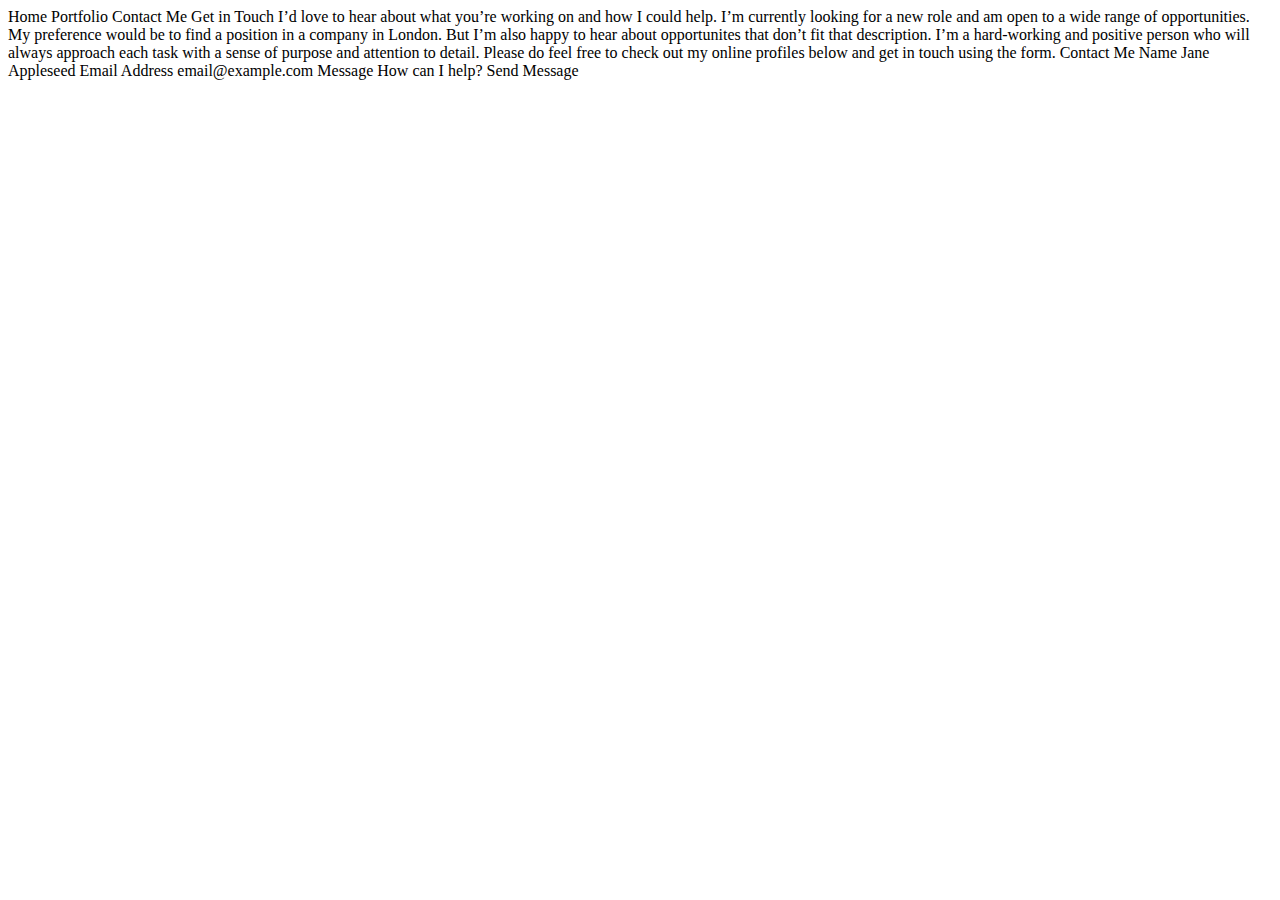
==== contact.html @ bf4becfe "Initial Commit" ====
<!DOCTYPE html>
<html lang="en">
<head>
  <meta charset="UTF-8">
  <meta name="viewport" content="width=device-width, initial-scale=1.0">

  <link rel="icon" type="image/png" sizes="32x32" href="./images/favicon-32x32.png">
  
  <title>Frontend Mentor | Contact Me</title>
</head>
<body>

  Home
  Portfolio
  Contact Me

  Get in Touch

  I’d love to hear about what you’re working on and how I could help. I’m currently 
  looking for a new role and am open to a wide range of opportunities. My preference 
  would be to find a position in a company in London. But I’m also happy to hear about 
  opportunites that don’t fit that description. I’m a hard-working and positive person 
  who will always approach each task with a sense of purpose and attention to detail. 
  Please do feel free to check out my online profiles below and get in touch using the form.

  Contact Me

  Name
  Jane Appleseed

  Email Address
  email@example.com

  Message
  How can I help?

  Send Message

</body>
</html>
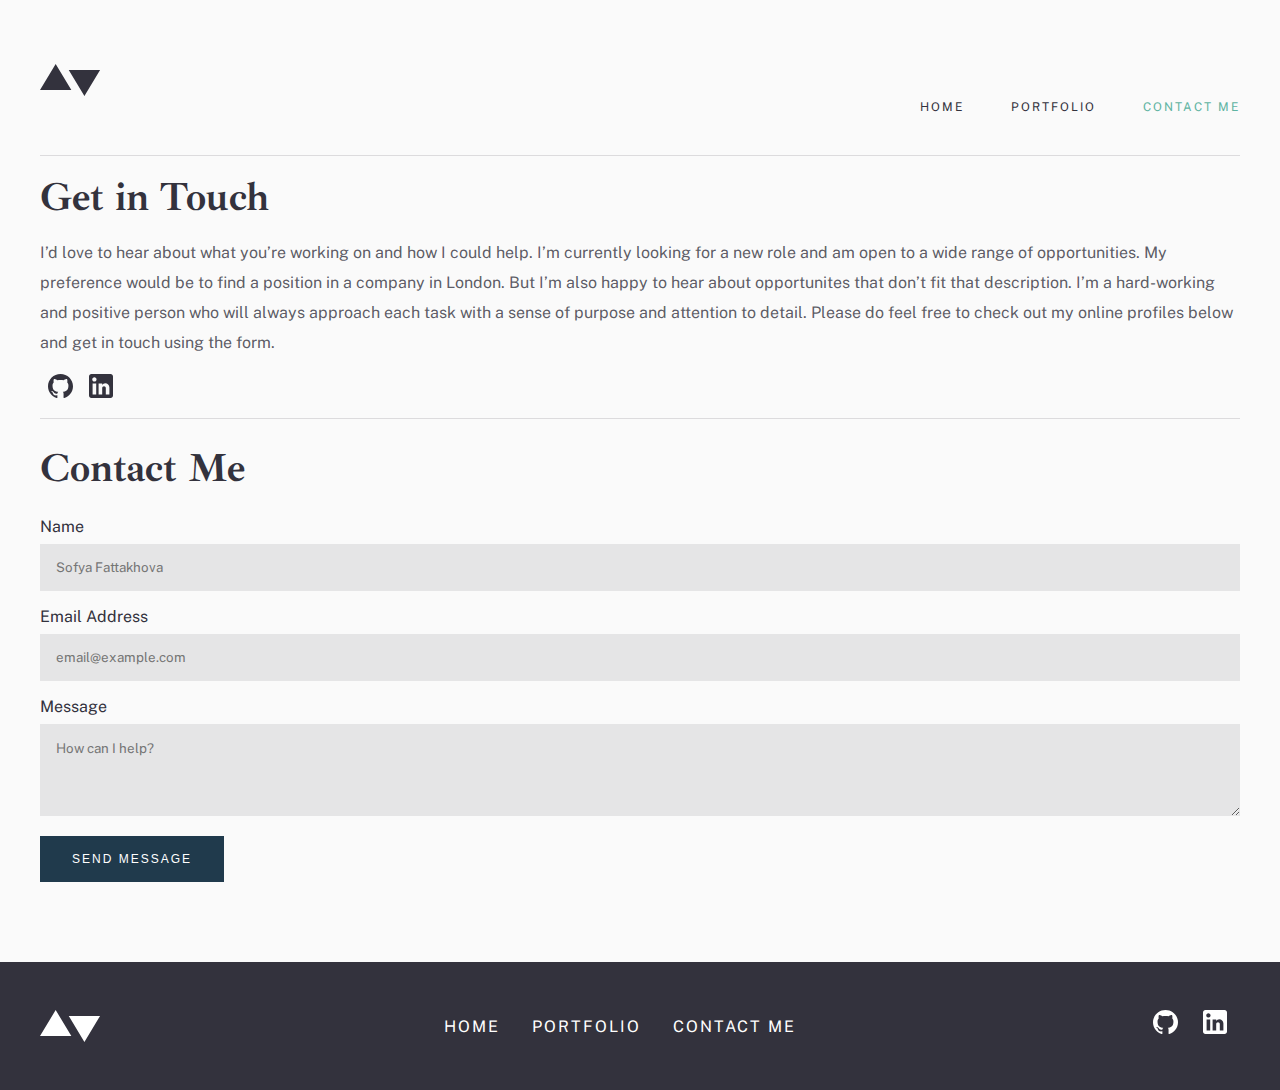
==== commit 1be7af76: "Fix Navlinks" ====
--- a/contact.html
+++ b/contact.html
@@ -1,40 +1,190 @@
 <!DOCTYPE html>
 <html lang="en">
-<head>
-  <meta charset="UTF-8">
-  <meta name="viewport" content="width=device-width, initial-scale=1.0">
+  <head>
+    <meta charset="UTF-8" />
+    <meta name="viewport" content="width=device-width, initial-scale=1.0" />
 
-  <link rel="icon" type="image/png" sizes="32x32" href="./images/favicon-32x32.png">
-  
-  <title>Frontend Mentor | Contact Me</title>
-</head>
-<body>
+    <link
+      rel="icon"
+      type="image/png"
+      sizes="32x32"
+      href="./images/favicon-32x32.png"
+    />
+    <link rel="stylesheet" href="./styles.css" />
+    <script src="./script.js" defer></script>
 
-  Home
-  Portfolio
-  Contact Me
+    <title>Vadim F. Web Developer</title>
+  </head>
+  <body>
+    <header class="navbar">
+      <div class="container">
+        <svg
+          width="61"
+          height="32"
+          viewBox="0 0 61 32"
+          fill="none"
+          xmlns="http://www.w3.org/2000/svg"
+        >
+          <path
+            fill-rule="evenodd"
+            clip-rule="evenodd"
+            d="M31.3469 26.1224L15.6735 0L0 26.1224H31.3469ZM60.0816 5.87755L44.4082 32L28.7347 5.87755H60.0816Z"
+            fill="#33323d"
+          />
+        </svg>
 
-  Get in Touch
+        <img
+          id="mobile-cta"
+          class="mobile-menu"
+          src="images/icons/hamburger.svg"
+          alt="Open Navigation"
+        />
 
-  I’d love to hear about what you’re working on and how I could help. I’m currently 
-  looking for a new role and am open to a wide range of opportunities. My preference 
-  would be to find a position in a company in London. But I’m also happy to hear about 
-  opportunites that don’t fit that description. I’m a hard-working and positive person 
-  who will always approach each task with a sense of purpose and attention to detail. 
-  Please do feel free to check out my online profiles below and get in touch using the form.
+        <nav id="nav" aria-label="primary-navigation">
+          <div class="mobile-menu-exit">
+            <img
+              src="/images/icons/close.svg"
+              id="mobile-exit"
+              alt="Close Navigation"
+            />
+          </div>
+          <ul class="nav-links">
+            <li><a href="./index.html">Home</a></li>
+            <li><a href="">Portfolio</a></li>
+            <li>
+              <a class="active" href="#">Contact Me</a>
+            </li>
+          </ul>
+        </nav>
+      </div>
+    </header>
+    <main class="main-contact-me">
+      <div class="container">
+        <article>
+          <h1>Get in Touch</h1>
+          <p>
+            I’d love to hear about what you’re working on and how I could help.
+            I’m currently looking for a new role and am open to a wide range of
+            opportunities. My preference would be to find a position in a
+            company in London. But I’m also happy to hear about opportunites
+            that don’t fit that description. I’m a hard-working and positive
+            person who will always approach each task with a sense of purpose
+            and attention to detail. Please do feel free to check out my online
+            profiles below and get in touch using the form.
+          </p>
+        </article>
+        <aside>
+          <ul class="social-links justify-content-start">
+            <li>
+              <a href="">
+                <img src="./images/icons/github.svg" alt="" />
+              </a>
+            </li>
+            <li>
+              <a href="">
+                <img src="./images/icons/linkedin.svg" alt="" />
+              </a>
+            </li>
+          </ul>
+        </aside>
+      </div>
+    </main>
+    <section class="contact-form">
+      <div class="container">
+        <h2>Contact Me</h2>
+        <form action="submit">
+          <div class="form-item">
+            <label for="name">Name</label>
+            <input
+              type="text"
+              name="name"
+              id="name"
+              placeholder="Sofya Fattakhova"
+            />
+          </div>
+          <div class="form-item">
+            <label for="email">Email Address</label>
+            <input
+              type="email"
+              name="email"
+              id="email"
+              placeholder="email@example.com"
+            />
+          </div>
+          <div class="form-item">
+            <label for="name">Message</label>
+            <textarea
+              name="message"
+              id="message"
+              rows="4"
+              placeholder="How can I help?"
+            ></textarea>
+          </div>
+        </form>
+        <button class="secondary-cta">Send Message</button>
+      </div>
+    </section>
+    <footer class="footer">
+      <div class="container">
+        <nav class="secondary-navigation" aria-label="secondary-navigation">
+          <svg
+            width="61"
+            height="32"
+            viewBox="0 0 61 32"
+            fill="none"
+            xmlns="http://www.w3.org/2000/svg"
+          >
+            <path
+              fill-rule="evenodd"
+              clip-rule="evenodd"
+              d="M31.3469 26.1224L15.6735 0L0 26.1224H31.3469ZM60.0816 5.87755L44.4082 32L28.7347 5.87755H60.0816Z"
+              fill="white"
+            />
+          </svg>
 
-  Contact Me
-
-  Name
-  Jane Appleseed
-
-  Email Address
-  email@example.com
-
-  Message
-  How can I help?
-
-  Send Message
-
-</body>
-</html>+          <ul class="nav-links">
+            <li><a href="./index.html">Home</a></li>
+            <li><a href="">Portfolio</a></li>
+            <li><a href="#">Contact Me</a></li>
+          </ul>
+          <ul class="social-links">
+            <li>
+              <a href="">
+                <svg
+                  width="25"
+                  height="24"
+                  viewBox="0 0 25 24"
+                  fill="none"
+                  xmlns="http://www.w3.org/2000/svg"
+                >
+                  <path
+                    d="M12.5 0C5.59375 0 0 5.50948 0 12.3045C0 17.742 3.58125 22.3531 8.54688 23.9788C9.17188 24.0946 9.40104 23.7137 9.40104 23.3871C9.40104 23.095 9.39062 22.3207 9.38542 21.295C5.90833 22.0369 5.175 19.6442 5.175 19.6442C4.60625 18.2241 3.78437 17.8443 3.78437 17.8443C2.65208 17.0815 3.87188 17.0971 3.87188 17.0971C5.12708 17.1827 5.78646 18.3649 5.78646 18.3649C6.90104 20.2463 8.7125 19.7027 9.42708 19.3886C9.53958 18.5924 9.86146 18.0509 10.2188 17.743C7.44271 17.4352 4.525 16.3771 4.525 11.6628C4.525 10.3198 5.00937 9.22212 5.81146 8.36127C5.67083 8.05031 5.24896 6.7992 5.92083 5.10462C5.92083 5.10462 6.96771 4.77489 9.35833 6.36617C10.3583 6.09278 11.4208 5.95713 12.4833 5.95087C13.5458 5.95713 14.6083 6.09278 15.6083 6.36617C17.9833 4.77489 19.0302 5.10462 19.0302 5.10462C19.7021 6.7992 19.2802 8.05031 19.1552 8.36127C19.9521 9.22212 20.4365 10.3198 20.4365 11.6628C20.4365 16.3897 17.5146 17.43 14.7333 17.7326C15.1708 18.102 15.5771 18.8564 15.5771 20.0094C15.5771 21.656 15.5615 22.9791 15.5615 23.3788C15.5615 23.7012 15.7802 24.0862 16.4208 23.9631C21.4219 22.3478 25 17.7336 25 12.3045C25 5.50948 19.4031 0 12.5 0V0Z"
+                    fill="white"
+                  />
+                </svg>
+              </a>
+            </li>
+            <li>
+              <a href="">
+                <svg
+                  width="24"
+                  height="24"
+                  viewBox="0 0 24 24"
+                  fill="none"
+                  xmlns="http://www.w3.org/2000/svg"
+                >
+                  <path
+                    fill-rule="evenodd"
+                    clip-rule="evenodd"
+                    d="M2.4 0H21.6C22.92 0 24 1.08 24 2.4V21.6C24 22.92 22.92 24 21.6 24H2.4C1.08 24 0 22.92 0 21.6V2.4C0 1.08 1.08 0 2.4 0ZM3.6 20.4H7.2V9.6H3.6V20.4ZM5.4 7.56C4.2 7.56 3.24 6.6 3.24 5.4C3.24 4.2 4.2 3.24 5.4 3.24C6.6 3.24 7.56 4.2 7.56 5.4C7.56 6.6 6.6 7.56 5.4 7.56ZM16.8 20.4H20.4V13.56C20.4 11.28 18.48 9.36 16.2 9.36C15.12 9.36 13.8 10.08 13.2 11.04V9.6H9.6V20.4H13.2V14.04C13.2 13.08 14.04 12.24 15 12.24C15.96 12.24 16.8 13.08 16.8 14.04V20.4Z"
+                    fill="white"
+                  />
+                </svg>
+              </a>
+            </li>
+          </ul>
+        </nav>
+      </div>
+    </footer>
+  </body>
+</html>
--- a/styles.css
+++ b/styles.css
@@ -0,0 +1,454 @@
+@import url("https://fonts.googleapis.com/css2?family=Ibarra+Real+Nova:wght@400;500;800&family=Public+Sans:wght@400;500;700&display=swap");
+* {
+  -webkit-box-sizing: border-box;
+          box-sizing: border-box;
+  margin: 0;
+  padding: 0;
+}
+
+* ul {
+  list-style-type: none;
+}
+
+* a {
+  text-decoration: none;
+}
+
+body {
+  font-family: Public Sans;
+  background-color: #fafafa;
+  color: #33323d;
+}
+
+h1,
+h2 {
+  font-family: Ibarra Real Nova;
+  font-size: 40px;
+  font-weight: 800;
+}
+
+.container {
+  margin-inline: 1.5rem;
+}
+
+.navbar {
+  margin-block: 2.5rem;
+}
+
+.navbar .container {
+  display: -webkit-box;
+  display: -ms-flexbox;
+  display: flex;
+  place-content: space-between;
+}
+
+.navbar .mobile-menu {
+  cursor: pointer;
+  height: 13px;
+}
+
+.navbar nav {
+  display: block;
+  position: fixed;
+  right: 0;
+  margin-right: 1.5rem;
+  display: none;
+}
+
+.navbar nav .mobile-menu-exit {
+  text-align: end;
+}
+
+.navbar nav .mobile-menu-exit img {
+  background-color: #fafafa;
+  cursor: pointer;
+  height: 24px;
+  width: 24px;
+}
+
+.navbar nav .nav-links {
+  background-color: #33323d;
+  padding: 1rem 4rem;
+  margin-top: 2rem;
+}
+
+.navbar nav .nav-links li {
+  text-align: center;
+  margin-block: 1rem;
+}
+
+.navbar nav .nav-links li a {
+  color: white;
+  letter-spacing: 2px;
+  text-transform: uppercase;
+  font-size: 12px;
+}
+
+nav.visible {
+  display: block;
+}
+
+.hero .hero-img {
+  width: 100%;
+}
+
+.hero .welcome-text {
+  margin-top: 1.3rem;
+  margin-bottom: 2rem;
+  line-height: 40px;
+}
+
+.about-me-link {
+  background-color: #203a4c;
+  width: 12.5rem;
+  display: -webkit-box;
+  display: -ms-flexbox;
+  display: flex;
+  -webkit-box-align: center;
+      -ms-flex-align: center;
+          align-items: center;
+}
+
+.about-me-link .arrows {
+  padding: 1rem;
+  background-color: rgba(0, 0, 0, 0.1);
+}
+
+.about-me-link .about-me-text {
+  color: white;
+  margin-inline: auto;
+  text-transform: uppercase;
+  font-size: 12px;
+  letter-spacing: 2px;
+}
+
+.main .container {
+  margin-top: 5rem;
+  padding-bottom: 3rem;
+}
+
+.main .main-pic {
+  margin-bottom: 2rem;
+}
+
+.main .main-pic img {
+  width: 100%;
+}
+
+.main .about-me-info {
+  padding-block: 2rem;
+  border-top: 1px solid rgba(51, 50, 61, 0.15);
+  border-bottom: 1px solid rgba(51, 50, 61, 0.15);
+}
+
+.main .about-me-info h2 {
+  margin-bottom: 2rem;
+}
+
+p {
+  line-height: 30px;
+  color: rgba(51, 50, 61, 0.8);
+  margin-bottom: 1.5rem;
+}
+
+.main-cta {
+  padding: 1rem 2rem;
+  display: inline-block;
+  border: 1px solid #33323d;
+  color: #33323d;
+  font-size: 12px;
+  letter-spacing: 2px;
+  text-transform: uppercase;
+}
+
+.secondary-cta {
+  padding: 1rem 2rem;
+  display: inline-block;
+  border: none;
+  color: white;
+  background-color: #203a4c;
+  font-size: 12px;
+  letter-spacing: 2px;
+  text-transform: uppercase;
+}
+
+.cooperation {
+  margin-top: 6rem;
+  margin-bottom: 4rem;
+  text-align: center;
+}
+
+.cooperation h2 {
+  margin-bottom: 2rem;
+}
+
+.footer {
+  padding-block: 3rem;
+  background-color: #33323d;
+}
+
+.footer .secondary-navigation {
+  text-align: center;
+}
+
+.footer .secondary-navigation .nav-links li {
+  padding-block: 1rem;
+}
+
+.footer .secondary-navigation .nav-links li a {
+  color: white;
+  text-transform: uppercase;
+  letter-spacing: 2px;
+}
+
+.social-links {
+  display: -webkit-box;
+  display: -ms-flexbox;
+  display: flex;
+  -webkit-box-pack: center;
+      -ms-flex-pack: center;
+          justify-content: center;
+  margin-top: 1rem;
+}
+
+.social-links li {
+  margin-inline: 0.5rem;
+}
+
+.justify-content-start {
+  -webkit-box-pack: start;
+      -ms-flex-pack: start;
+          justify-content: start;
+}
+
+.main-contact-me .container {
+  padding-block: 1rem;
+  border-top: 1px solid rgba(51, 50, 61, 0.15);
+  border-bottom: 1px solid rgba(51, 50, 61, 0.15);
+}
+
+.main-contact-me p {
+  margin-block: 1rem;
+}
+
+.contact-form {
+  margin-bottom: 5rem;
+}
+
+.contact-form h2 {
+  margin-block: 1.5rem;
+}
+
+.contact-form .form-item {
+  margin-block: 1rem;
+}
+
+.contact-form .form-item input,
+.contact-form .form-item textarea {
+  width: 100%;
+  margin-top: 0.5rem;
+  padding: 1rem;
+  background-color: rgba(51, 50, 61, 0.1);
+  border: none;
+}
+
+.contact-form .form-item input::-webkit-input-placeholder,
+.contact-form .form-item textarea::-webkit-input-placeholder {
+  font-family: Public Sans;
+}
+
+.contact-form .form-item input:-ms-input-placeholder,
+.contact-form .form-item textarea:-ms-input-placeholder {
+  font-family: Public Sans;
+}
+
+.contact-form .form-item input::-ms-input-placeholder,
+.contact-form .form-item textarea::-ms-input-placeholder {
+  font-family: Public Sans;
+}
+
+.contact-form .form-item input::placeholder,
+.contact-form .form-item textarea::placeholder {
+  font-family: Public Sans;
+}
+
+@media only screen and (min-width: 768px) {
+  .container {
+    margin-inline: 2.5rem;
+  }
+  .navbar {
+    margin-top: 4rem;
+  }
+  .mobile-menu,
+  .mobile-menu-exit {
+    display: none;
+  }
+  #nav {
+    display: initial;
+    position: unset;
+    margin-right: 0;
+  }
+  #nav .nav-links {
+    background-color: unset;
+    padding: unset;
+    width: 20rem;
+    display: -webkit-box;
+    display: -ms-flexbox;
+    display: flex;
+    -webkit-box-pack: justify;
+        -ms-flex-pack: justify;
+            justify-content: space-between;
+  }
+  #nav .nav-links li {
+    text-align: unset;
+    margin-block: unset;
+  }
+  #nav .nav-links li a {
+    color: #33323d;
+    letter-spacing: 2px;
+    text-transform: uppercase;
+    font-size: 12px;
+  }
+  #nav .nav-links li .active {
+    color: #5fb4a2;
+  }
+  .hero .container {
+    position: relative;
+  }
+  .hero .container .welcome-block {
+    position: absolute;
+    bottom: 0;
+    background-color: #fafafa;
+    width: 70%;
+    padding-top: 3rem;
+  }
+  .hero .container .welcome-block .welcome-text {
+    width: 80%;
+    margin-bottom: 4rem;
+  }
+  .main .container {
+    display: -webkit-box;
+    display: -ms-flexbox;
+    display: flex;
+    gap: 4rem;
+  }
+  .main .container .main-pic {
+    margin-bottom: 0;
+  }
+  .main .container .main-pic img {
+    height: 100%;
+    -o-object-fit: cover;
+       object-fit: cover;
+    -o-object-position: 80% 0%;
+       object-position: 80% 0%;
+  }
+  .main .container > * {
+    -webkit-box-flex: 2;
+        -ms-flex: 2;
+            flex: 2;
+  }
+  .cooperation .container {
+    display: -ms-grid;
+    display: grid;
+    -ms-grid-columns: 0.9fr 0.32fr 0.46fr;
+        grid-template-columns: 0.9fr 0.32fr 0.46fr;
+    -ms-grid-rows: 1fr;
+        grid-template-rows: 1fr;
+    grid-column-gap: 2rem;
+    grid-row-gap: 0px;
+  }
+  .cooperation .container h2 {
+    text-align: start;
+    margin-bottom: 0;
+  }
+  .cooperation .container .cross-line {
+    width: 100%;
+    margin-block: auto;
+    height: 0;
+    border-top: 1px solid rgba(51, 50, 61, 0.15);
+  }
+  .cooperation .container .cta-div {
+    margin-block: auto;
+    text-align: end;
+  }
+  .footer {
+    padding-block: 3rem;
+  }
+  .footer .secondary-navigation {
+    display: -webkit-box;
+    display: -ms-flexbox;
+    display: flex;
+    -webkit-box-pack: justify;
+        -ms-flex-pack: justify;
+            justify-content: space-between;
+  }
+  .footer .secondary-navigation .nav-links {
+    display: -webkit-box;
+    display: -ms-flexbox;
+    display: flex;
+  }
+  .footer .secondary-navigation .nav-links li {
+    padding-block: unset;
+    margin-block: auto;
+    margin-inline: 1rem;
+  }
+  .footer .secondary-navigation .social-links {
+    display: -webkit-box;
+    display: -ms-flexbox;
+    display: flex;
+    -webkit-box-pack: center;
+        -ms-flex-pack: center;
+            justify-content: center;
+    margin-top: 0;
+  }
+  .footer .secondary-navigation .social-links li {
+    margin-inline: 0.8rem;
+  }
+}
+
+@media only screen and (min-width: 1440px) {
+  .container {
+    margin-inline: 10.3rem;
+  }
+  .hero .container .welcome-block {
+    background-color: #fafafa;
+    width: 40%;
+    padding-top: 3rem;
+  }
+  .hero .container .welcome-block .welcome-text {
+    font-size: 50px;
+    width: 80%;
+    margin-bottom: 4rem;
+    line-height: 50px;
+  }
+  .main .container {
+    display: -webkit-box;
+    display: -ms-flexbox;
+    display: flex;
+    gap: 8rem;
+  }
+  .main .container .main-pic {
+    -webkit-box-flex: 1;
+        -ms-flex-positive: 1;
+            flex-grow: 1;
+  }
+  .main .container .about-me-info {
+    -webkit-box-flex: 0.6;
+        -ms-flex-positive: 0.6;
+            flex-grow: 0.6;
+    margin-right: 6rem;
+  }
+  .cooperation .container {
+    -ms-grid-columns: 0.8fr 0.9fr 0.46fr;
+        grid-template-columns: 0.8fr 0.9fr 0.46fr;
+    grid-column-gap: 1rem;
+  }
+  .about-me-link:hover {
+    background-color: #5fb4a2;
+  }
+  .main-cta:hover {
+    background-color: #33323d;
+    color: #eaeaeb;
+  }
+}
+/*# sourceMappingURL=styles.css.map */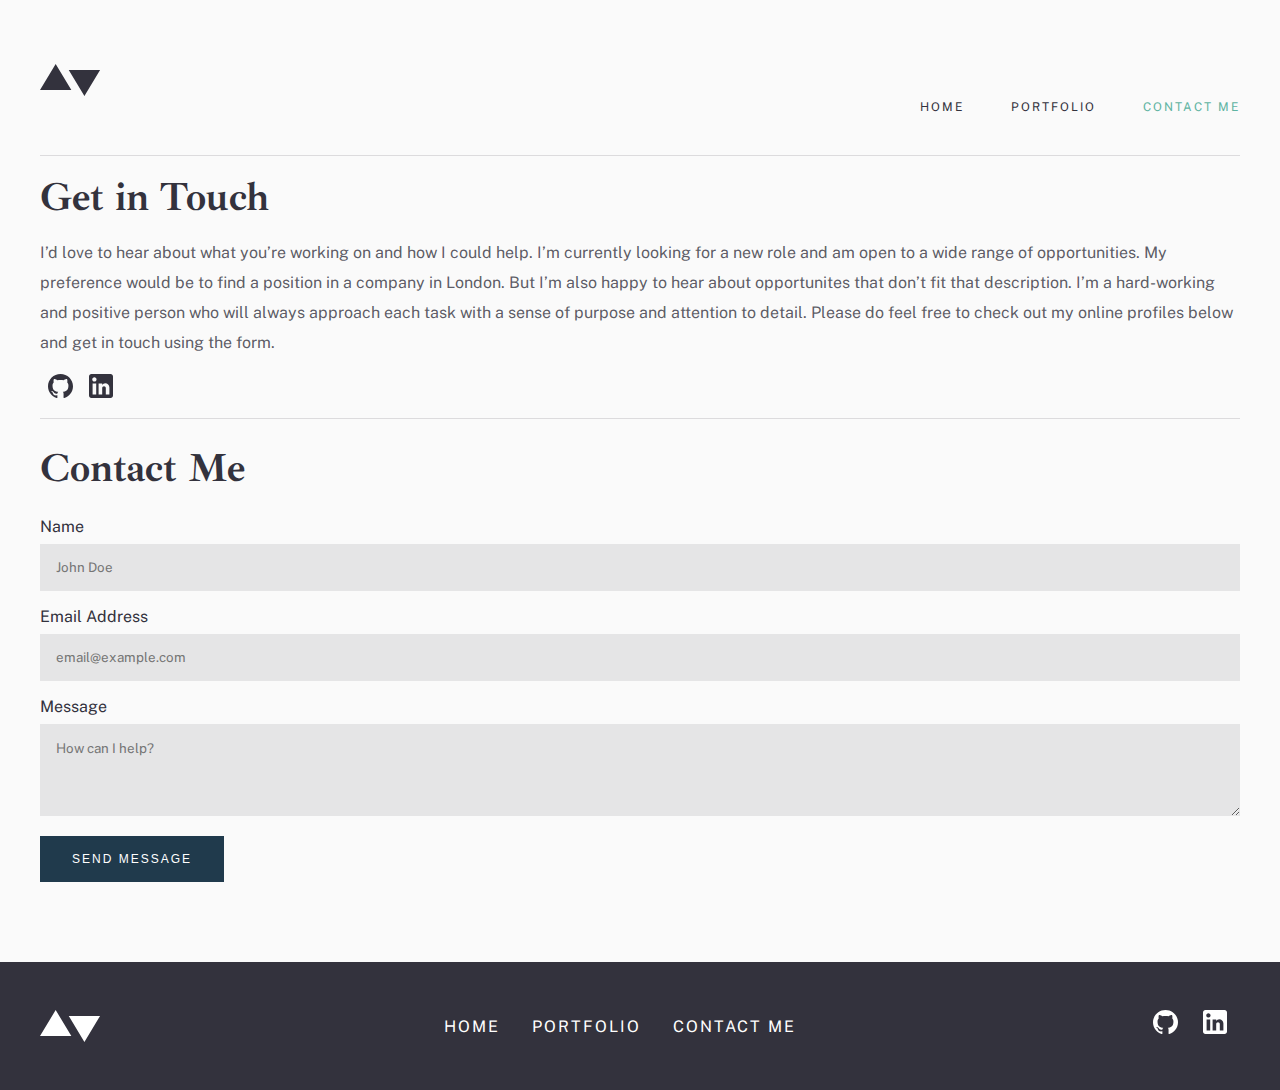
==== commit ba0a135d: "Fix Navlinks" ====
--- a/contact.html
+++ b/contact.html
@@ -95,12 +95,7 @@
         <form action="submit">
           <div class="form-item">
             <label for="name">Name</label>
-            <input
-              type="text"
-              name="name"
-              id="name"
-              placeholder="Sofya Fattakhova"
-            />
+            <input type="text" name="name" id="name" placeholder="John Doe" />
           </div>
           <div class="form-item">
             <label for="email">Email Address</label>
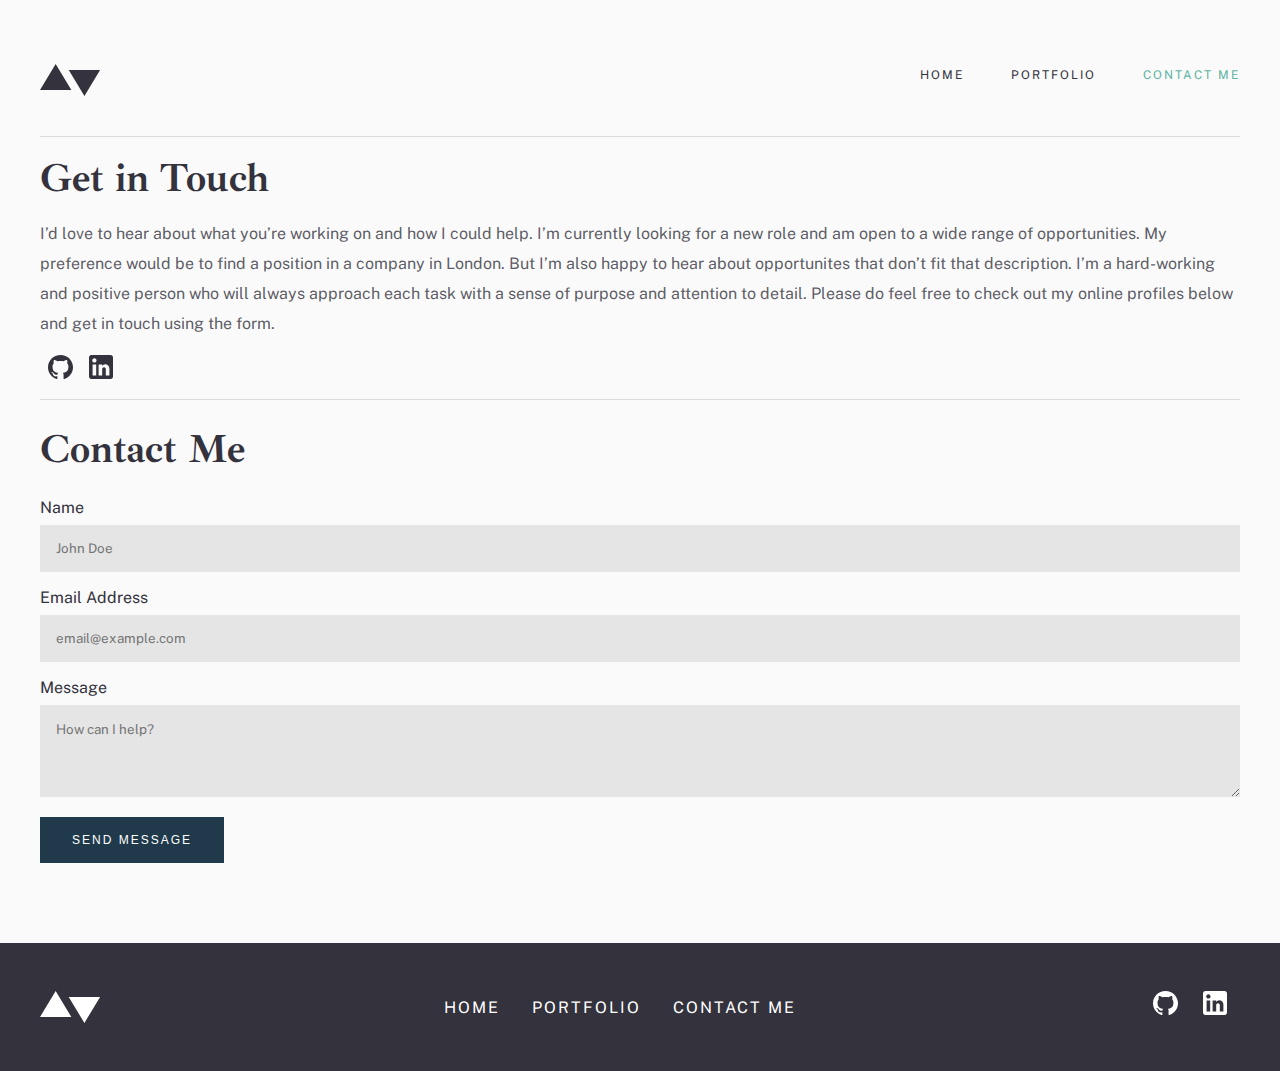
==== commit 963aac49: "Portfolio Page" ====
--- a/contact.html
+++ b/contact.html
@@ -50,7 +50,7 @@
           </div>
           <ul class="nav-links">
             <li><a href="./index.html">Home</a></li>
-            <li><a href="">Portfolio</a></li>
+            <li><a href="./portfolio.html">Portfolio</a></li>
             <li>
               <a class="active" href="#">Contact Me</a>
             </li>
@@ -76,12 +76,12 @@
         <aside>
           <ul class="social-links justify-content-start">
             <li>
-              <a href="">
+              <a href="https://github.com/VFTHV">
                 <img src="./images/icons/github.svg" alt="" />
               </a>
             </li>
             <li>
-              <a href="">
+              <a href="https://www.linkedin.com/in/vadim-fthv/">
                 <img src="./images/icons/linkedin.svg" alt="" />
               </a>
             </li>
@@ -95,7 +95,14 @@
         <form action="submit">
           <div class="form-item">
             <label for="name">Name</label>
-            <input type="text" name="name" id="name" placeholder="John Doe" />
+            <input
+              type="text"
+              name="name"
+              id="name"
+              placeholder="John Doe"
+              class="input-element"
+              required
+            />
           </div>
           <div class="form-item">
             <label for="email">Email Address</label>
@@ -104,6 +111,8 @@
               name="email"
               id="email"
               placeholder="email@example.com"
+              class="input-element"
+              required
             />
           </div>
           <div class="form-item">
@@ -113,10 +122,12 @@
               id="message"
               rows="4"
               placeholder="How can I help?"
+              class="input-element"
+              required
             ></textarea>
           </div>
+          <button type="submit" class="secondary-cta">Send Message</button>
         </form>
-        <button class="secondary-cta">Send Message</button>
       </div>
     </section>
     <footer class="footer">
@@ -139,12 +150,12 @@
 
           <ul class="nav-links">
             <li><a href="./index.html">Home</a></li>
-            <li><a href="">Portfolio</a></li>
+            <li><a href="./portfolio.html">Portfolio</a></li>
             <li><a href="#">Contact Me</a></li>
           </ul>
           <ul class="social-links">
             <li>
-              <a href="">
+              <a href="https://github.com/VFTHV">
                 <svg
                   width="25"
                   height="24"
@@ -160,7 +171,7 @@
               </a>
             </li>
             <li>
-              <a href="">
+              <a href="https://www.linkedin.com/in/vadim-fthv/">
                 <svg
                   width="24"
                   height="24"
--- a/styles.css
+++ b/styles.css
@@ -135,13 +135,13 @@
   width: 100%;
 }
 
-.main .about-me-info {
+.main .main-text {
   padding-block: 2rem;
   border-top: 1px solid rgba(51, 50, 61, 0.15);
   border-bottom: 1px solid rgba(51, 50, 61, 0.15);
 }
 
-.main .about-me-info h2 {
+.main .main-text h2 {
   margin-bottom: 2rem;
 }
 
@@ -170,6 +170,7 @@
   font-size: 12px;
   letter-spacing: 2px;
   text-transform: uppercase;
+  cursor: pointer;
 }
 
 .cooperation {
@@ -272,6 +273,19 @@
   font-family: Public Sans;
 }
 
+.contact-form .form-item input:focus,
+.contact-form .form-item textarea:focus {
+  outline: solid 1px #5fb4a2;
+}
+
+.form-error::after {
+  content: "This field is required";
+  font-size: 10px;
+  font-weight: 800;
+  font-style: italic;
+  color: #f43030;
+}
+
 @media only screen and (min-width: 768px) {
   .container {
     margin-inline: 2.5rem;
@@ -298,6 +312,7 @@
     -webkit-box-pack: justify;
         -ms-flex-pack: justify;
             justify-content: space-between;
+    margin-top: 0;
   }
   #nav .nav-links li {
     text-align: unset;
@@ -404,6 +419,22 @@
   .footer .secondary-navigation .social-links li {
     margin-inline: 0.8rem;
   }
+  .about-me-link:hover {
+    background-color: #5fb4a2;
+  }
+  .main-cta:hover {
+    background-color: #33323d;
+    color: #eaeaeb;
+  }
+  .secondary-cta:hover {
+    background-color: #5fb4a2;
+  }
+  .portfolio .container:nth-child(even) {
+    -webkit-box-orient: horizontal;
+    -webkit-box-direction: reverse;
+        -ms-flex-direction: row-reverse;
+            flex-direction: row-reverse;
+  }
 }
 
 @media only screen and (min-width: 1440px) {
@@ -432,7 +463,7 @@
         -ms-flex-positive: 1;
             flex-grow: 1;
   }
-  .main .container .about-me-info {
+  .main .container .main-text {
     -webkit-box-flex: 0.6;
         -ms-flex-positive: 0.6;
             flex-grow: 0.6;
@@ -443,12 +474,5 @@
         grid-template-columns: 0.8fr 0.9fr 0.46fr;
     grid-column-gap: 1rem;
   }
-  .about-me-link:hover {
-    background-color: #5fb4a2;
-  }
-  .main-cta:hover {
-    background-color: #33323d;
-    color: #eaeaeb;
-  }
 }
 /*# sourceMappingURL=styles.css.map */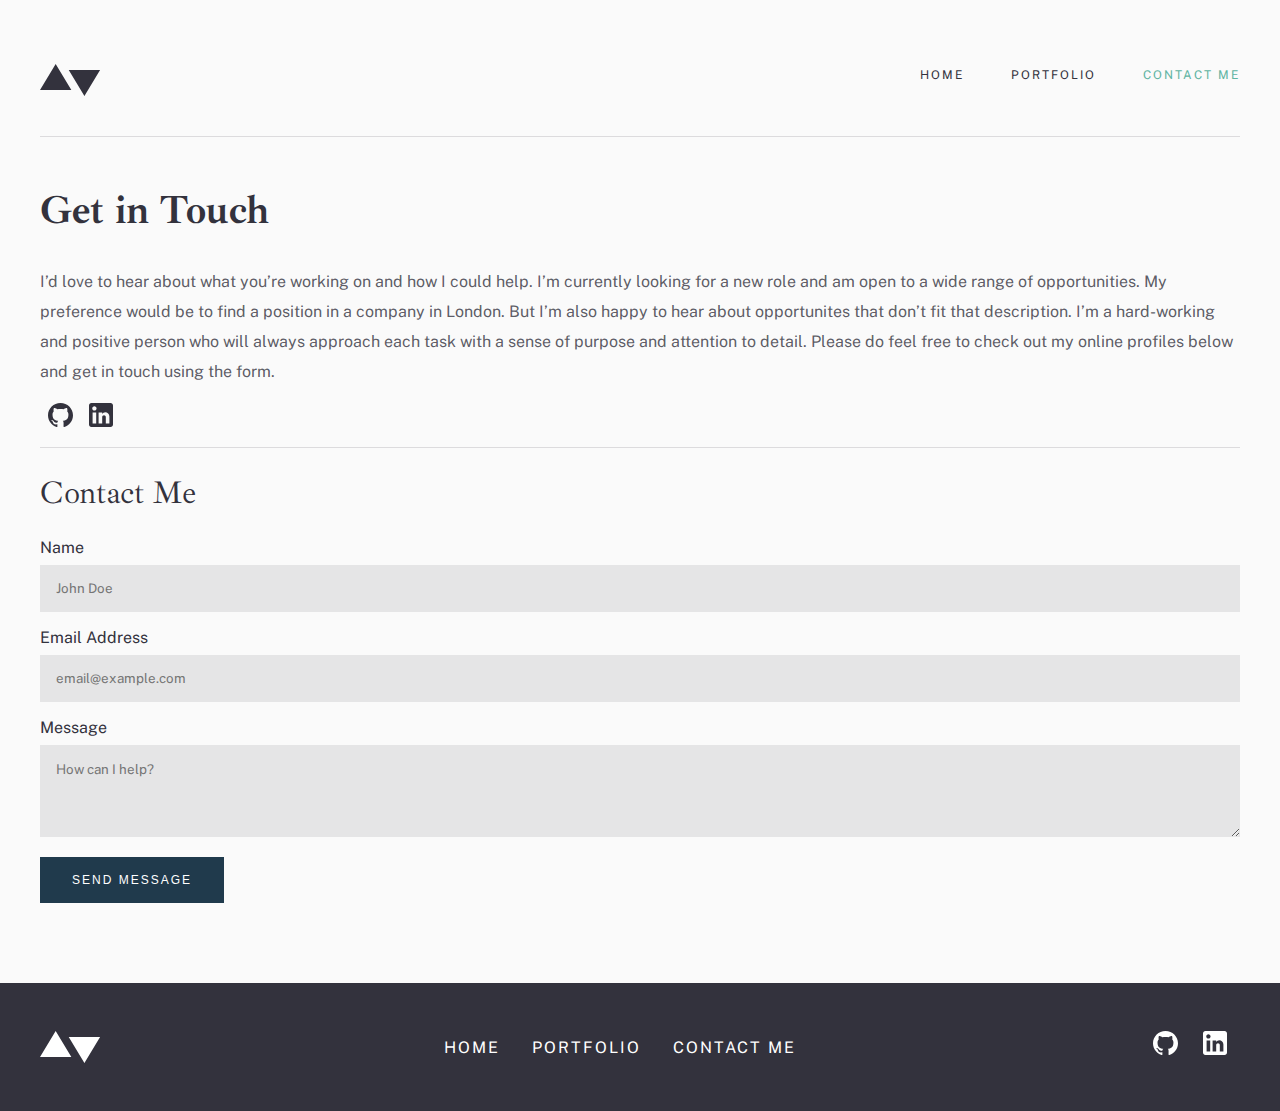
==== commit 77fe5fd9: "Portfolio Detail Styling. Margin, Padding Classes" ====
--- a/contact.html
+++ b/contact.html
@@ -59,9 +59,9 @@
       </div>
     </header>
     <main class="main-contact-me">
-      <div class="container">
+      <div class="container borders">
         <article>
-          <h1>Get in Touch</h1>
+          <h1 class="h1">Get in Touch</h1>
           <p>
             I’d love to hear about what you’re working on and how I could help.
             I’m currently looking for a new role and am open to a wide range of
@@ -91,7 +91,7 @@
     </main>
     <section class="contact-form">
       <div class="container">
-        <h2>Contact Me</h2>
+        <h2 class="h2">Contact Me</h2>
         <form action="submit">
           <div class="form-item">
             <label for="name">Name</label>
--- a/styles.css
+++ b/styles.css
@@ -20,15 +20,30 @@
   color: #33323d;
 }
 
-h1,
-h2 {
+.h1 {
   font-family: Ibarra Real Nova;
   font-size: 40px;
   font-weight: 800;
+  margin-block: 2rem;
+}
+
+.h2,
+.h3 {
+  font-family: Ibarra Real Nova;
+  font-size: 32px;
+  font-weight: 400;
+  line-height: 42px;
+  letter-spacing: -0.36px;
+  margin-block: 1rem;
 }
 
 .container {
   margin-inline: 1.5rem;
+}
+
+.borders {
+  border-top: 1px solid rgba(51, 50, 61, 0.15);
+  border-bottom: 1px solid rgba(51, 50, 61, 0.15);
 }
 
 .navbar {
@@ -124,7 +139,7 @@
 
 .main .container {
   margin-top: 5rem;
-  padding-bottom: 3rem;
+  margin-bottom: 3rem;
 }
 
 .main .main-pic {
@@ -136,13 +151,7 @@
 }
 
 .main .main-text {
-  padding-block: 2rem;
-  border-top: 1px solid rgba(51, 50, 61, 0.15);
-  border-bottom: 1px solid rgba(51, 50, 61, 0.15);
-}
-
-.main .main-text h2 {
-  margin-bottom: 2rem;
+  padding-bottom: 2rem;
 }
 
 p {
@@ -153,6 +162,7 @@
 
 .main-cta {
   padding: 1rem 2rem;
+  margin-block: 1rem;
   display: inline-block;
   border: 1px solid #33323d;
   color: #33323d;
@@ -174,13 +184,12 @@
 }
 
 .cooperation {
-  margin-top: 6rem;
-  margin-bottom: 4rem;
+  margin-block: 4rem;
   text-align: center;
 }
 
 .cooperation h2 {
-  margin-bottom: 2rem;
+  font-weight: 800;
 }
 
 .footer {
@@ -224,8 +233,6 @@
 
 .main-contact-me .container {
   padding-block: 1rem;
-  border-top: 1px solid rgba(51, 50, 61, 0.15);
-  border-bottom: 1px solid rgba(51, 50, 61, 0.15);
 }
 
 .main-contact-me p {
@@ -286,6 +293,50 @@
   color: #f43030;
 }
 
+.proj-descr .preview-items {
+  margin-block: 3rem;
+}
+
+.proj-descr .preview-items img {
+  width: 100%;
+  margin-block: 1rem;
+}
+
+.secondary-nav .container {
+  display: -webkit-box;
+  display: -ms-flexbox;
+  display: flex;
+  -webkit-box-pack: justify;
+      -ms-flex-pack: justify;
+          justify-content: space-between;
+}
+
+.secondary-nav .container .nav-item {
+  width: 50%;
+}
+
+.secondary-nav .container .nav-item a {
+  display: block;
+  color: #33323d;
+  padding-block: 1rem;
+  cursor: pointer;
+}
+
+.secondary-nav .container .nav-item a p {
+  margin-bottom: unset;
+}
+
+.secondary-nav .container .reverse {
+  text-align: end;
+  border-left: 1px solid rgba(51, 50, 61, 0.15);
+}
+
+.portf-detail-main .aside {
+  font-size: 13px;
+  color: #5fb4a2;
+  line-height: 30px;
+}
+
 @media only screen and (min-width: 768px) {
   .container {
     margin-inline: 2.5rem;
@@ -361,6 +412,45 @@
     -webkit-box-flex: 2;
         -ms-flex: 2;
             flex: 2;
+  }
+  .portf-detail-main .portf-detail-text {
+    display: -ms-grid;
+    display: grid;
+    -ms-grid-columns: 0.8fr 1fr;
+        grid-template-columns: 0.8fr 1fr;
+    -ms-grid-rows: 1fr (0.5fr)[2];
+        grid-template-rows: 1fr repeat(2, 0.5fr);
+    grid-column-gap: 4rem;
+    grid-row-gap: 0px;
+  }
+  .portf-detail-main .h1 {
+    -ms-grid-row: 1;
+    -ms-grid-row-span: 1;
+    -ms-grid-column: 1;
+    -ms-grid-column-span: 1;
+    grid-area: 1 / 1 / 2 / 2;
+  }
+  .portf-detail-main .aside {
+    -ms-grid-row: 2;
+    -ms-grid-row-span: 1;
+    -ms-grid-column: 1;
+    -ms-grid-column-span: 1;
+    grid-area: 2 / 1 / 3 / 2;
+  }
+  .portf-detail-main .action {
+    -ms-grid-row: 3;
+    -ms-grid-row-span: 1;
+    -ms-grid-column: 1;
+    -ms-grid-column-span: 1;
+    grid-area: 3 / 1 / 4 / 2;
+  }
+  .portf-detail-main p {
+    -ms-grid-row: 1;
+    -ms-grid-row-span: 3;
+    -ms-grid-column: 2;
+    -ms-grid-column-span: 1;
+    grid-area: 1 / 2 / 4 / 3;
+    margin-block: auto;
   }
   .cooperation .container {
     display: -ms-grid;
@@ -380,7 +470,6 @@
     width: 100%;
     margin-block: auto;
     height: 0;
-    border-top: 1px solid rgba(51, 50, 61, 0.15);
   }
   .cooperation .container .cta-div {
     margin-block: auto;
@@ -435,6 +524,9 @@
         -ms-flex-direction: row-reverse;
             flex-direction: row-reverse;
   }
+  .portfolio .container .main-pic {
+    padding-block: 3rem;
+  }
 }
 
 @media only screen and (min-width: 1440px) {
@@ -468,6 +560,19 @@
         -ms-flex-positive: 0.6;
             flex-grow: 0.6;
     margin-right: 6rem;
+    display: -webkit-box;
+    display: -ms-flexbox;
+    display: flex;
+    -webkit-box-orient: vertical;
+    -webkit-box-direction: normal;
+        -ms-flex-direction: column;
+            flex-direction: column;
+    -webkit-box-pack: center;
+        -ms-flex-pack: center;
+            justify-content: center;
+    -webkit-box-align: start;
+        -ms-flex-align: start;
+            align-items: flex-start;
   }
   .cooperation .container {
     -ms-grid-columns: 0.8fr 0.9fr 0.46fr;
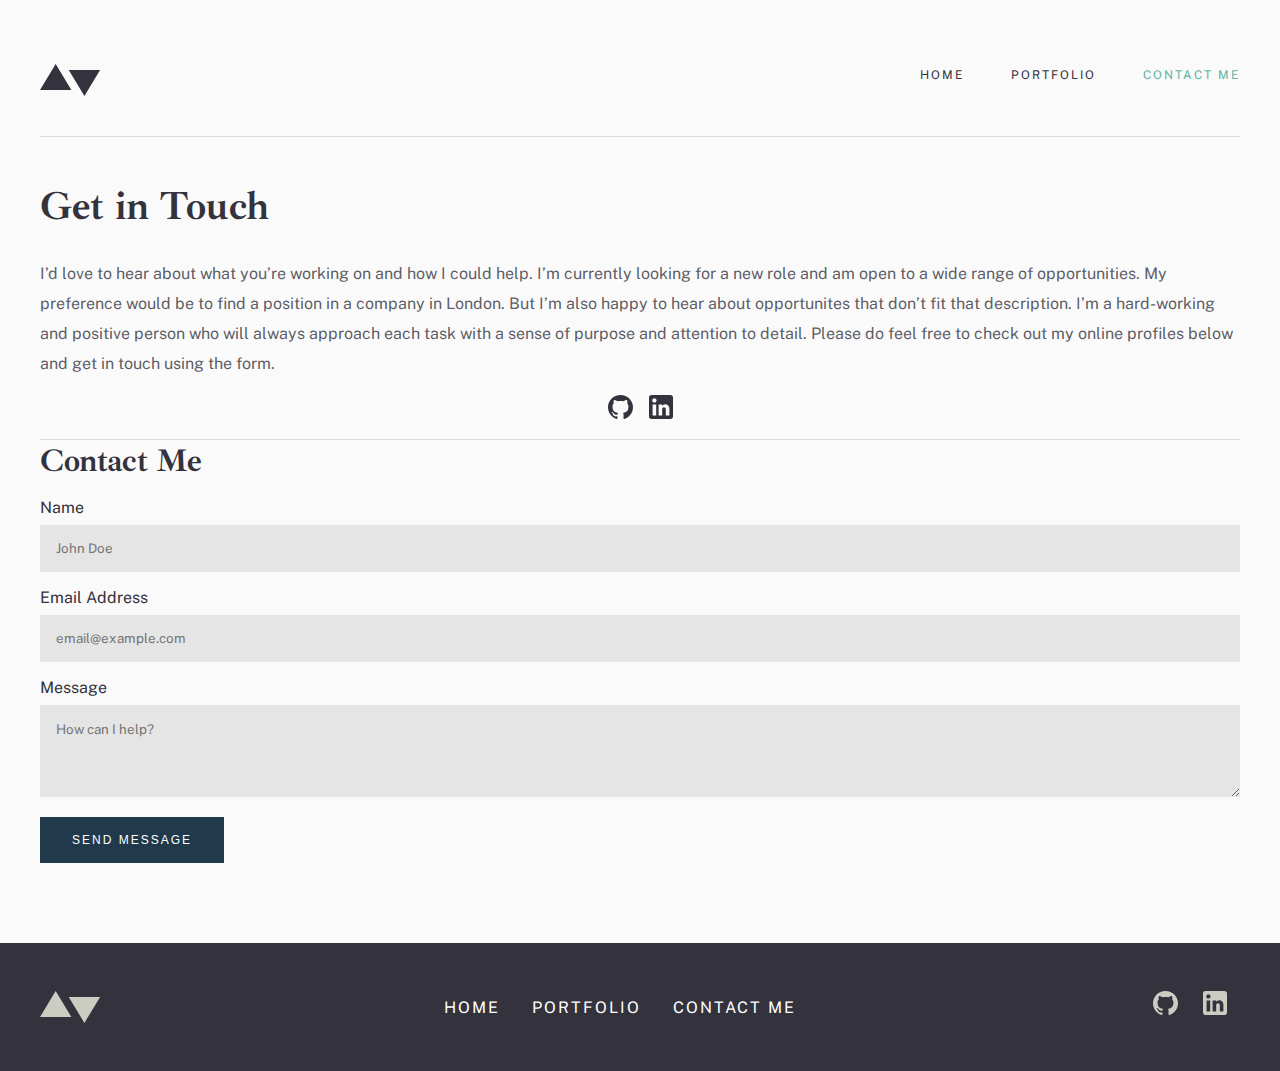
==== commit 40418d65: "Unify Margin Padding styling. Fillout Alts" ====
--- a/contact.html
+++ b/contact.html
@@ -18,20 +18,7 @@
   <body>
     <header class="navbar">
       <div class="container">
-        <svg
-          width="61"
-          height="32"
-          viewBox="0 0 61 32"
-          fill="none"
-          xmlns="http://www.w3.org/2000/svg"
-        >
-          <path
-            fill-rule="evenodd"
-            clip-rule="evenodd"
-            d="M31.3469 26.1224L15.6735 0L0 26.1224H31.3469ZM60.0816 5.87755L44.4082 32L28.7347 5.87755H60.0816Z"
-            fill="#33323d"
-          />
-        </svg>
+        <img src="./images/icons/logo.svg" alt="Logo Image" />
 
         <img
           id="mobile-cta"
@@ -61,7 +48,7 @@
     <main class="main-contact-me">
       <div class="container borders">
         <article>
-          <h1 class="h1">Get in Touch</h1>
+          <h1 class="h1 m-bl-2">Get in Touch</h1>
           <p>
             I’d love to hear about what you’re working on and how I could help.
             I’m currently looking for a new role and am open to a wide range of
@@ -77,12 +64,12 @@
           <ul class="social-links justify-content-start">
             <li>
               <a href="https://github.com/VFTHV">
-                <img src="./images/icons/github.svg" alt="" />
+                <img src="./images/icons/github.svg" alt="github logo" />
               </a>
             </li>
             <li>
               <a href="https://www.linkedin.com/in/vadim-fthv/">
-                <img src="./images/icons/linkedin.svg" alt="" />
+                <img src="./images/icons/linkedin.svg" alt="linkedin logo" />
               </a>
             </li>
           </ul>
@@ -133,59 +120,30 @@
     <footer class="footer">
       <div class="container">
         <nav class="secondary-navigation" aria-label="secondary-navigation">
-          <svg
-            width="61"
-            height="32"
-            viewBox="0 0 61 32"
-            fill="none"
-            xmlns="http://www.w3.org/2000/svg"
-          >
-            <path
-              fill-rule="evenodd"
-              clip-rule="evenodd"
-              d="M31.3469 26.1224L15.6735 0L0 26.1224H31.3469ZM60.0816 5.87755L44.4082 32L28.7347 5.87755H60.0816Z"
-              fill="white"
-            />
-          </svg>
+          <img class="smm-logo" src="./images/icons/logo.svg" alt="" />
 
           <ul class="nav-links">
-            <li><a href="./index.html">Home</a></li>
+            <li><a href="">Home</a></li>
             <li><a href="./portfolio.html">Portfolio</a></li>
-            <li><a href="#">Contact Me</a></li>
+            <li><a href="./contact.html">Contact Me</a></li>
           </ul>
           <ul class="social-links">
             <li>
               <a href="https://github.com/VFTHV">
-                <svg
-                  width="25"
-                  height="24"
-                  viewBox="0 0 25 24"
-                  fill="none"
-                  xmlns="http://www.w3.org/2000/svg"
-                >
-                  <path
-                    d="M12.5 0C5.59375 0 0 5.50948 0 12.3045C0 17.742 3.58125 22.3531 8.54688 23.9788C9.17188 24.0946 9.40104 23.7137 9.40104 23.3871C9.40104 23.095 9.39062 22.3207 9.38542 21.295C5.90833 22.0369 5.175 19.6442 5.175 19.6442C4.60625 18.2241 3.78437 17.8443 3.78437 17.8443C2.65208 17.0815 3.87188 17.0971 3.87188 17.0971C5.12708 17.1827 5.78646 18.3649 5.78646 18.3649C6.90104 20.2463 8.7125 19.7027 9.42708 19.3886C9.53958 18.5924 9.86146 18.0509 10.2188 17.743C7.44271 17.4352 4.525 16.3771 4.525 11.6628C4.525 10.3198 5.00937 9.22212 5.81146 8.36127C5.67083 8.05031 5.24896 6.7992 5.92083 5.10462C5.92083 5.10462 6.96771 4.77489 9.35833 6.36617C10.3583 6.09278 11.4208 5.95713 12.4833 5.95087C13.5458 5.95713 14.6083 6.09278 15.6083 6.36617C17.9833 4.77489 19.0302 5.10462 19.0302 5.10462C19.7021 6.7992 19.2802 8.05031 19.1552 8.36127C19.9521 9.22212 20.4365 10.3198 20.4365 11.6628C20.4365 16.3897 17.5146 17.43 14.7333 17.7326C15.1708 18.102 15.5771 18.8564 15.5771 20.0094C15.5771 21.656 15.5615 22.9791 15.5615 23.3788C15.5615 23.7012 15.7802 24.0862 16.4208 23.9631C21.4219 22.3478 25 17.7336 25 12.3045C25 5.50948 19.4031 0 12.5 0V0Z"
-                    fill="white"
-                  />
-                </svg>
+                <img
+                  class="smm-logo"
+                  src="./images/icons/github.svg"
+                  alt="github logo"
+                />
               </a>
             </li>
             <li>
               <a href="https://www.linkedin.com/in/vadim-fthv/">
-                <svg
-                  width="24"
-                  height="24"
-                  viewBox="0 0 24 24"
-                  fill="none"
-                  xmlns="http://www.w3.org/2000/svg"
-                >
-                  <path
-                    fill-rule="evenodd"
-                    clip-rule="evenodd"
-                    d="M2.4 0H21.6C22.92 0 24 1.08 24 2.4V21.6C24 22.92 22.92 24 21.6 24H2.4C1.08 24 0 22.92 0 21.6V2.4C0 1.08 1.08 0 2.4 0ZM3.6 20.4H7.2V9.6H3.6V20.4ZM5.4 7.56C4.2 7.56 3.24 6.6 3.24 5.4C3.24 4.2 4.2 3.24 5.4 3.24C6.6 3.24 7.56 4.2 7.56 5.4C7.56 6.6 6.6 7.56 5.4 7.56ZM16.8 20.4H20.4V13.56C20.4 11.28 18.48 9.36 16.2 9.36C15.12 9.36 13.8 10.08 13.2 11.04V9.6H9.6V20.4H13.2V14.04C13.2 13.08 14.04 12.24 15 12.24C15.96 12.24 16.8 13.08 16.8 14.04V20.4Z"
-                    fill="white"
-                  />
-                </svg>
+                <img
+                  class="smm-logo"
+                  src="./images/icons/linkedin.svg"
+                  alt="linkedin logo"
+                />
               </a>
             </li>
           </ul>
--- a/styles.css
+++ b/styles.css
@@ -24,7 +24,7 @@
   font-family: Ibarra Real Nova;
   font-size: 40px;
   font-weight: 800;
-  margin-block: 2rem;
+  line-height: 42px;
 }
 
 .h2,
@@ -34,7 +34,6 @@
   font-weight: 400;
   line-height: 42px;
   letter-spacing: -0.36px;
-  margin-block: 1rem;
 }
 
 .container {
@@ -44,6 +43,30 @@
 .borders {
   border-top: 1px solid rgba(51, 50, 61, 0.15);
   border-bottom: 1px solid rgba(51, 50, 61, 0.15);
+}
+
+.m-bl-1 {
+  margin-block: 1rem;
+}
+
+.m-bl-2 {
+  margin-block: 2rem;
+}
+
+.m-bl-3 {
+  margin-block: 3rem;
+}
+
+.p-bl-1 {
+  padding-block: 1rem;
+}
+
+.p-bl-2 {
+  padding-block: 2rem;
+}
+
+.p-bl-3 {
+  padding-block: 3rem;
 }
 
 .navbar {
@@ -105,12 +128,6 @@
 
 .hero .hero-img {
   width: 100%;
-}
-
-.hero .welcome-text {
-  margin-top: 1.3rem;
-  margin-bottom: 2rem;
-  line-height: 40px;
 }
 
 .about-me-link {
@@ -157,7 +174,6 @@
 p {
   line-height: 30px;
   color: rgba(51, 50, 61, 0.8);
-  margin-bottom: 1.5rem;
 }
 
 .main-cta {
@@ -211,6 +227,11 @@
   letter-spacing: 2px;
 }
 
+.footer .smm-logo {
+  -webkit-filter: invert(100%);
+          filter: invert(100%);
+}
+
 .social-links {
   display: -webkit-box;
   display: -ms-flexbox;
@@ -225,26 +246,16 @@
   margin-inline: 0.5rem;
 }
 
-.justify-content-start {
-  -webkit-box-pack: start;
-      -ms-flex-pack: start;
-          justify-content: start;
-}
-
 .main-contact-me .container {
   padding-block: 1rem;
 }
 
-.main-contact-me p {
-  margin-block: 1rem;
-}
-
 .contact-form {
   margin-bottom: 5rem;
 }
 
 .contact-form h2 {
-  margin-block: 1.5rem;
+  font-weight: 800;
 }
 
 .contact-form .form-item {
@@ -293,16 +304,11 @@
   color: #f43030;
 }
 
-.proj-descr .preview-items {
-  margin-block: 3rem;
-}
-
 .proj-descr .preview-items img {
   width: 100%;
-  margin-block: 1rem;
-}
-
-.secondary-nav .container {
+}
+
+.portfolio-nav .container {
   display: -webkit-box;
   display: -ms-flexbox;
   display: flex;
@@ -311,22 +317,21 @@
           justify-content: space-between;
 }
 
-.secondary-nav .container .nav-item {
+.portfolio-nav .container .nav-item {
   width: 50%;
 }
 
-.secondary-nav .container .nav-item a {
+.portfolio-nav .container .nav-item a {
   display: block;
   color: #33323d;
-  padding-block: 1rem;
   cursor: pointer;
 }
 
-.secondary-nav .container .nav-item a p {
+.portfolio-nav .container .nav-item a p {
   margin-bottom: unset;
 }
 
-.secondary-nav .container .reverse {
+.portfolio-nav .container .reverse {
   text-align: end;
   border-left: 1px solid rgba(51, 50, 61, 0.15);
 }
@@ -335,6 +340,7 @@
   font-size: 13px;
   color: #5fb4a2;
   line-height: 30px;
+  font-weight: 800;
 }
 
 @media only screen and (min-width: 768px) {
@@ -470,6 +476,7 @@
     width: 100%;
     margin-block: auto;
     height: 0;
+    border-top: 1px solid rgba(51, 50, 61, 0.15);
   }
   .cooperation .container .cta-div {
     margin-block: auto;
@@ -527,11 +534,32 @@
   .portfolio .container .main-pic {
     padding-block: 3rem;
   }
+  .portfolio-nav .nav-item .layout {
+    display: -webkit-box;
+    display: -ms-flexbox;
+    display: flex;
+    -webkit-box-align: center;
+        -ms-flex-align: center;
+            align-items: center;
+    gap: 2rem;
+  }
+  .portfolio-nav .nav-item .reverse {
+    -webkit-box-orient: horizontal;
+    -webkit-box-direction: reverse;
+        -ms-flex-direction: row-reverse;
+            flex-direction: row-reverse;
+  }
+  .portfolio-nav .nav-item p {
+    margin-bottom: unset;
+  }
 }
 
 @media only screen and (min-width: 1440px) {
   .container {
     margin-inline: 10.3rem;
+  }
+  .hero .container {
+    padding-bottom: 3rem;
   }
   .hero .container .welcome-block {
     background-color: #fafafa;
@@ -579,5 +607,29 @@
         grid-template-columns: 0.8fr 0.9fr 0.46fr;
     grid-column-gap: 1rem;
   }
+  .portf-detail-main .container {
+    display: -webkit-box;
+    display: -ms-flexbox;
+    display: flex;
+    gap: 8rem;
+  }
+  .portf-detail-main .portf-detail-text {
+    display: unset;
+    -webkit-box-pack: justify;
+        -ms-flex-pack: justify;
+            justify-content: space-between;
+    -ms-flex-item-align: start;
+        -ms-grid-row-align: start;
+        align-self: start;
+  }
+  .portf-detail-main .aside {
+    font-size: 16px;
+  }
+  .portf-detail-main p {
+    margin-block: 1rem;
+  }
+  .proj-descr {
+    margin-top: 0;
+  }
 }
 /*# sourceMappingURL=styles.css.map */